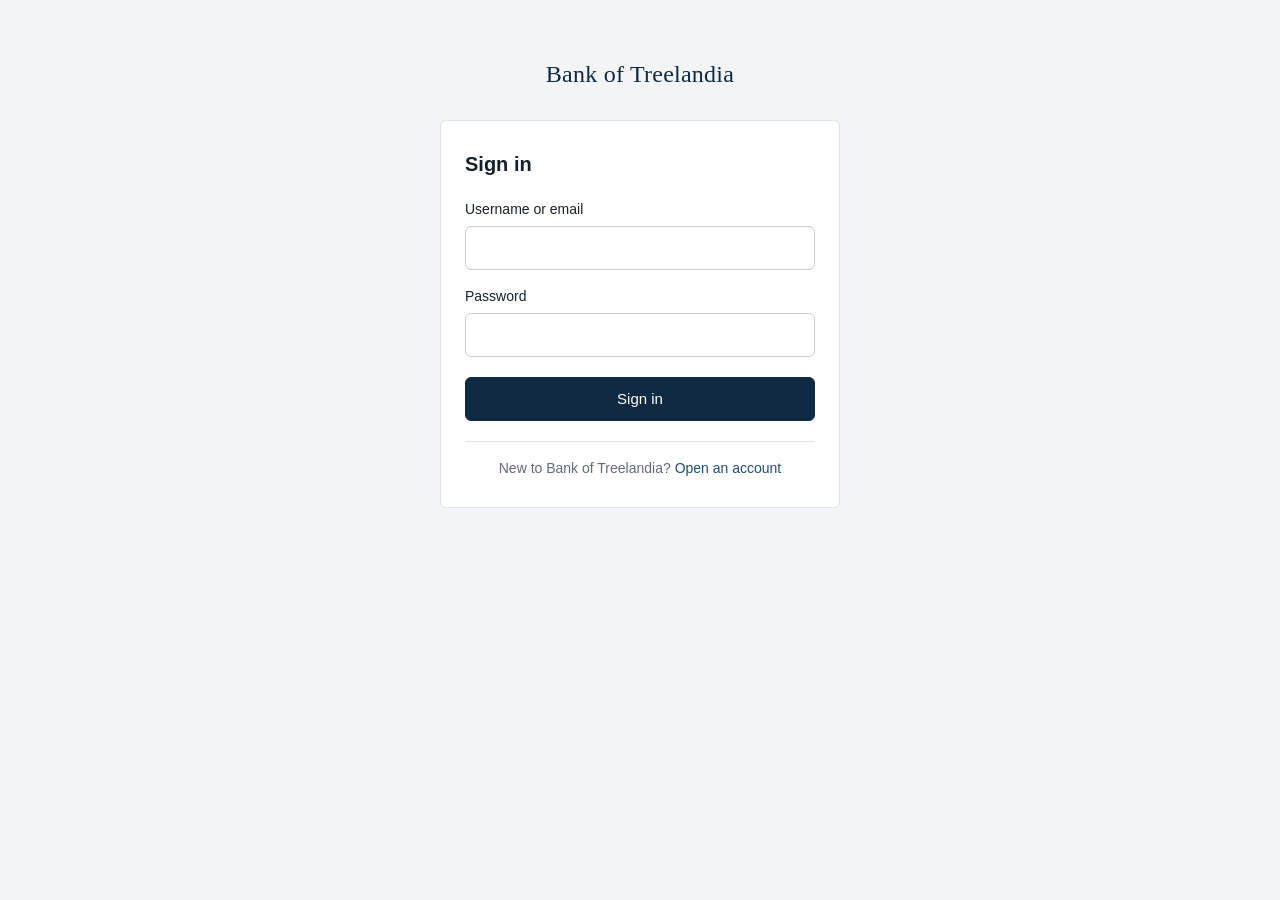
==== index.html @ b1b959d3 "Add bank website" ====
<!doctype html>
<html lang="en">
<head>
<meta charset="utf-8">
<meta name="viewport" content="width=device-width, initial-scale=1">
<meta name="theme-color" content="#102a43">
<meta http-equiv="Content-Security-Policy" content="default-src 'self'; connect-src https://bankoftreelandia.sites.tab.bot; img-src 'self' data:; style-src 'self'; script-src 'self'; base-uri 'none'; form-action 'none'">
<meta name="referrer" content="same-origin">
<title>Bank of Treelandia</title>
<link rel="icon" href="data:,">
<link rel="stylesheet" href="app.css">
<script src="app.js" defer></script>
</head>
<body class="public">
<div id="app"></div>
</body>
</html>
---- app.css ----
:root {
  --navy: #102a43;
  --navy-dark: #0b1f33;
  --accent: #1f4e79;
  --ink: #17202a;
  --muted: #5f6b7a;
  --line: #dfe3e8;
  --line-strong: #c5ccd5;
  --bg: #f3f4f6;
  --surface: #ffffff;
  --green: #17663a;
  --red: #a4262c;
  --amber: #8a5a00;
  --radius: 6px;
  --font: -apple-system, BlinkMacSystemFont, "Segoe UI", Roboto, "Helvetica Neue", Arial, sans-serif;
  --mono: ui-monospace, SFMono-Regular, Menlo, Consolas, monospace;
}

*,
*::before,
*::after {
  box-sizing: border-box;
}

html {
  -webkit-text-size-adjust: 100%;
}

body {
  margin: 0;
  font: 15px/1.5 var(--font);
  color: var(--ink);
  background: var(--bg);
}

a {
  color: var(--accent);
  text-decoration: none;
}

a:hover {
  text-decoration: underline;
}

h1,
h2 {
  margin: 0;
  font-weight: 600;
}

.visually-hidden {
  position: absolute;
  width: 1px;
  height: 1px;
  overflow: hidden;
  clip: rect(0 0 0 0);
  white-space: nowrap;
}

.icon {
  flex: none;
}

.mono {
  font-family: var(--mono);
  font-size: 0.92em;
}

.muted {
  color: var(--muted);
}

.wrap {
  width: 100%;
  max-width: 760px;
  margin: 0 auto;
  padding: 0 16px;
}

.wrap-wide {
  max-width: 1180px;
}

/* Header */

.topbar {
  background: var(--navy);
  color: #fff;
}

.topbar-inner {
  display: flex;
  align-items: center;
  gap: 24px;
  height: 56px;
}

.wordmark {
  font-family: Georgia, "Times New Roman", serif;
  font-size: 19px;
  letter-spacing: 0.01em;
  color: #fff;
  white-space: nowrap;
}

.wordmark:hover {
  text-decoration: none;
}

.wordmark-dark {
  color: var(--navy);
}

.topnav {
  display: flex;
  gap: 4px;
  margin-left: auto;
}

.topnav-link {
  display: flex;
  align-items: center;
  gap: 6px;
  padding: 7px 10px;
  border-radius: var(--radius);
  color: #c9d6e3;
  font-size: 14px;
}

.topnav-link .icon {
  width: 17px;
  height: 17px;
}

.topnav-link:hover,
.topnav-link.is-active {
  color: #fff;
  background: rgba(255, 255, 255, 0.08);
  text-decoration: none;
}

.topbar-settings {
  display: none;
  margin-left: auto;
  padding: 8px;
  color: #c9d6e3;
}

.topbar-settings.is-active {
  color: #fff;
}

.badge {
  min-width: 18px;
  height: 18px;
  padding: 0 5px;
  border-radius: 9px;
  background: #fff;
  color: var(--navy);
  font-size: 11px;
  font-weight: 600;
  line-height: 18px;
  text-align: center;
}

.main {
  padding-top: 24px;
  padding-bottom: 48px;
}

.page-title {
  margin-bottom: 16px;
  font-size: 22px;
}

.back {
  display: inline-block;
  margin-bottom: 12px;
  font-size: 14px;
}

.back::before {
  content: "\2039";
  margin-right: 6px;
}

/* Panels and lists */

.panel {
  margin-bottom: 16px;
  background: var(--surface);
  border: 1px solid var(--line);
  border-radius: var(--radius);
}

.panel-form {
  padding: 20px;
}

.panel-form .panel-head {
  margin: -4px 0 16px;
  padding: 0;
  border: 0;
}

.panel-head {
  display: flex;
  align-items: baseline;
  justify-content: space-between;
  gap: 12px;
  padding: 14px 16px;
  border-bottom: 1px solid var(--line);
}

.panel-head h2 {
  font-size: 15px;
}

.panel-head a {
  font-size: 14px;
}

.panel > .search {
  padding: 16px;
}

.list {
  margin: 0;
  padding: 0;
  list-style: none;
}

.list > li + li {
  border-top: 1px solid var(--line);
}

.row {
  display: flex;
  align-items: center;
  justify-content: space-between;
  gap: 12px;
  padding: 12px 16px;
  color: inherit;
}

a.row:hover {
  background: #f8f9fa;
  text-decoration: none;
}

.row-main,
.row-end {
  display: flex;
  flex-direction: column;
  min-width: 0;
}

.row-end {
  align-items: flex-end;
  flex: none;
  text-align: right;
}

.row-title {
  font-weight: 500;
  overflow: hidden;
  text-overflow: ellipsis;
  white-space: nowrap;
}

.row-sub {
  color: var(--muted);
  font-size: 13px;
  overflow: hidden;
  text-overflow: ellipsis;
  white-space: nowrap;
}

.row-chevron {
  color: var(--line-strong);
  display: flex;
}

.row-actions {
  display: flex;
  gap: 6px;
  margin-top: 6px;
}

.amount {
  font-weight: 600;
  font-variant-numeric: tabular-nums;
}

.amount-in {
  color: var(--green);
}

.empty {
  margin: 0;
  padding: 20px 16px;
  color: var(--muted);
}

.empty-state {
  padding: 32px 20px;
  text-align: center;
}

.empty-state h1 {
  font-size: 18px;
  margin-bottom: 8px;
}

.pager {
  display: flex;
  justify-content: space-between;
  padding: 12px 16px;
  border-top: 1px solid var(--line);
  font-size: 14px;
}

/* Balance */

.balance-card {
  display: flex;
  flex-direction: column;
  margin-bottom: 16px;
  padding: 22px 20px 20px;
  border-radius: var(--radius);
  background: var(--navy);
  color: #fff;
}

.balance-label {
  font-size: 13px;
  color: #9fb3c8;
}

.balance-amount {
  margin-top: 2px;
  font-size: 34px;
  font-weight: 600;
  letter-spacing: -0.01em;
  font-variant-numeric: tabular-nums;
}

.balance-owner {
  font-size: 14px;
  color: #c9d6e3;
}

.balance-actions {
  display: grid;
  grid-template-columns: 1fr 1fr;
  gap: 10px;
  margin-top: 20px;
}

/* Details */

.details {
  margin: 0;
  padding: 4px 16px;
}

.details > div {
  display: flex;
  justify-content: space-between;
  gap: 16px;
  padding: 10px 0;
}

.details > div + div {
  border-top: 1px solid var(--line);
}

.details dt {
  color: var(--muted);
}

.details dd {
  margin: 0;
  text-align: right;
  overflow-wrap: anywhere;
}

.details-review {
  padding: 0;
  margin-bottom: 20px;
}

.strong {
  font-weight: 600;
}

.receipt {
  display: flex;
  flex-direction: column;
  align-items: center;
  padding-top: 24px;
}

.receipt-label {
  color: var(--muted);
  font-size: 14px;
}

.receipt-amount {
  margin: 2px 0 6px;
  font-size: 30px;
  font-weight: 600;
  font-variant-numeric: tabular-nums;
}

.receipt .details {
  align-self: stretch;
  margin-top: 12px;
  border-top: 1px solid var(--line);
}

.profile {
  display: flex;
  flex-direction: column;
  align-items: center;
  padding: 28px 20px;
  text-align: center;
}

.profile h1 {
  margin-top: 12px;
  font-size: 20px;
}

.profile p {
  margin: 2px 0 0;
}

.avatar {
  display: grid;
  place-items: center;
  width: 56px;
  height: 56px;
  border-radius: 50%;
  background: #e6ebf1;
  color: var(--navy);
  font-size: 22px;
  font-weight: 600;
}

.profile-actions {
  display: grid;
  grid-template-columns: 1fr 1fr;
  gap: 10px;
  width: 100%;
  max-width: 320px;
  margin-top: 20px;
}

/* Status */

.status {
  display: inline-block;
  padding: 1px 8px;
  border-radius: 10px;
  font-size: 12px;
  font-weight: 500;
  vertical-align: middle;
  background: #eef1f4;
  color: var(--muted);
}

.status-active,
.status-paid {
  background: #e6f2ea;
  color: var(--green);
}

.status-frozen,
.status-pending {
  background: #fbf1dc;
  color: var(--amber);
}

.status-banned,
.status-declined {
  background: #f8e5e6;
  color: var(--red);
}

/* Forms */

.field {
  margin-bottom: 16px;
}

.field label {
  display: block;
  margin-bottom: 6px;
  font-size: 14px;
  font-weight: 500;
}

input[type="text"],
input[type="email"],
input[type="password"],
input[type="search"],
select {
  width: 100%;
  height: 44px;
  padding: 0 12px;
  border: 1px solid var(--line-strong);
  border-radius: var(--radius);
  background: #fff;
  color: var(--ink);
  font: inherit;
  font-size: 16px;
}

input:focus,
select:focus {
  outline: 2px solid var(--accent);
  outline-offset: -1px;
  border-color: var(--accent);
}

.has-error input {
  border-color: var(--red);
}

.field-error {
  margin: 6px 0 0;
  color: var(--red);
  font-size: 13px;
}

.input-prefix {
  display: flex;
  align-items: center;
  border: 1px solid var(--line-strong);
  border-radius: var(--radius);
  background: #fff;
}

.input-prefix span {
  padding-left: 12px;
  color: var(--muted);
}

.input-prefix input {
  border: 0;
  padding-left: 6px;
}

.input-prefix:focus-within {
  outline: 2px solid var(--accent);
  outline-offset: -1px;
  border-color: var(--accent);
}

.input-prefix input:focus {
  outline: none;
}

.has-error .input-prefix {
  border-color: var(--red);
}

.search {
  display: flex;
  gap: 8px;
  margin-bottom: 16px;
}

.search > input,
.search > .input-prefix {
  flex: 1;
  min-width: 0;
}

.panel > .search {
  margin: 0;
}

.filters select {
  width: auto;
}

.segmented {
  display: inline-flex;
  margin: 0 0 16px;
  padding: 0;
  border: 1px solid var(--line-strong);
  border-radius: var(--radius);
  overflow: hidden;
}

.segmented label {
  position: relative;
}

.segmented input {
  position: absolute;
  opacity: 0;
}

.segmented span {
  display: block;
  padding: 8px 18px;
  font-size: 14px;
  cursor: pointer;
}

.segmented label + label span {
  border-left: 1px solid var(--line-strong);
}

.segmented input:checked + span {
  background: var(--navy);
  color: #fff;
}

.segmented input:focus-visible + span {
  outline: 2px solid var(--accent);
  outline-offset: -2px;
}

/* Buttons */

.button {
  display: inline-flex;
  align-items: center;
  justify-content: center;
  gap: 8px;
  height: 44px;
  padding: 0 18px;
  border: 1px solid var(--line-strong);
  border-radius: var(--radius);
  background: #fff;
  color: var(--ink);
  font: inherit;
  font-weight: 500;
  cursor: pointer;
  white-space: nowrap;
}

.button:hover {
  background: #f6f7f9;
  text-decoration: none;
}

.button:focus-visible {
  outline: 2px solid var(--accent);
  outline-offset: 2px;
}

.button-primary {
  border-color: var(--navy);
  background: var(--navy);
  color: #fff;
}

.button-primary:hover {
  background: var(--navy-dark);
}

.button-danger {
  border-color: var(--red);
  color: var(--red);
}

.button-danger:hover {
  background: #fbeeee;
}

.button-light {
  border-color: #fff;
  background: #fff;
  color: var(--navy);
}

.button-light:hover {
  background: #e9eef3;
}

.button-outline-light {
  border-color: rgba(255, 255, 255, 0.45);
  background: transparent;
  color: #fff;
}

.button-outline-light:hover {
  background: rgba(255, 255, 255, 0.08);
}

.button-block {
  width: 100%;
}

.button-block + .button-block,
form + .button-block,
form + form .button-block {
  margin-top: 10px;
}

.button-small {
  height: 32px;
  padding: 0 12px;
  font-size: 13px;
}

.button-row {
  display: flex;
  flex-wrap: wrap;
  gap: 8px;
}

.link-button {
  padding: 0;
  border: 0;
  background: none;
  color: inherit;
  font: inherit;
  cursor: pointer;
}

.signout {
  margin-top: 8px;
}

/* Alerts */

.alert {
  margin-bottom: 16px;
  padding: 12px 14px;
  border: 1px solid;
  border-radius: var(--radius);
  font-size: 14px;
}

.alert-error {
  border-color: #efc7c9;
  background: #fcf1f1;
  color: var(--red);
}

.alert-success {
  border-color: #c4dfcd;
  background: #eff7f2;
  color: var(--green);
}

/* Public pages */

.public-main {
  display: flex;
  flex-direction: column;
  align-items: center;
  min-height: 100vh;
  padding: 56px 16px 40px;
}

.public-main .wordmark {
  font-size: 24px;
  margin-bottom: 28px;
}

.auth-card {
  width: 100%;
  max-width: 400px;
  padding: 28px 24px;
  background: var(--surface);
  border: 1px solid var(--line);
  border-radius: var(--radius);
}

.auth-card h1 {
  margin-bottom: 20px;
  font-size: 20px;
}

.auth-card .button {
  margin-top: 4px;
}

.auth-switch {
  margin: 20px 0 0;
  padding-top: 16px;
  border-top: 1px solid var(--line);
  color: var(--muted);
  font-size: 14px;
  text-align: center;
}

/* Bottom navigation */

.tabbar {
  display: none;
}

@media (max-width: 720px) {
  .topnav {
    display: none;
  }

  .topbar-inner {
    height: 52px;
  }

  .topbar-settings {
    display: flex;
  }

  .bank .main {
    padding-top: 16px;
    padding-bottom: calc(88px + env(safe-area-inset-bottom));
  }

  .tabbar {
    position: fixed;
    right: 0;
    bottom: 0;
    left: 0;
    z-index: 10;
    display: grid;
    grid-template-columns: repeat(5, 1fr);
    padding-bottom: env(safe-area-inset-bottom);
    background: #fff;
    border-top: 1px solid var(--line);
  }

  .tabbar-link {
    position: relative;
    display: flex;
    flex-direction: column;
    align-items: center;
    gap: 2px;
    padding: 8px 0 7px;
    color: var(--muted);
    font-size: 11px;
  }

  .tabbar-link:hover {
    text-decoration: none;
  }

  .tabbar-link.is-active {
    color: var(--navy);
    font-weight: 600;
  }

  .tabbar-link .badge {
    position: absolute;
    top: 3px;
    left: calc(50% + 6px);
    min-width: 16px;
    height: 16px;
    font-size: 10px;
    line-height: 16px;
    background: var(--red);
    color: #fff;
  }

  .page-title {
    font-size: 20px;
  }

  .panel-form {
    padding: 16px;
  }

  .public-main {
    padding-top: 40px;
  }
}

.main:empty {
  min-height: 50vh;
}

[hidden] {
  display: none !important;
}
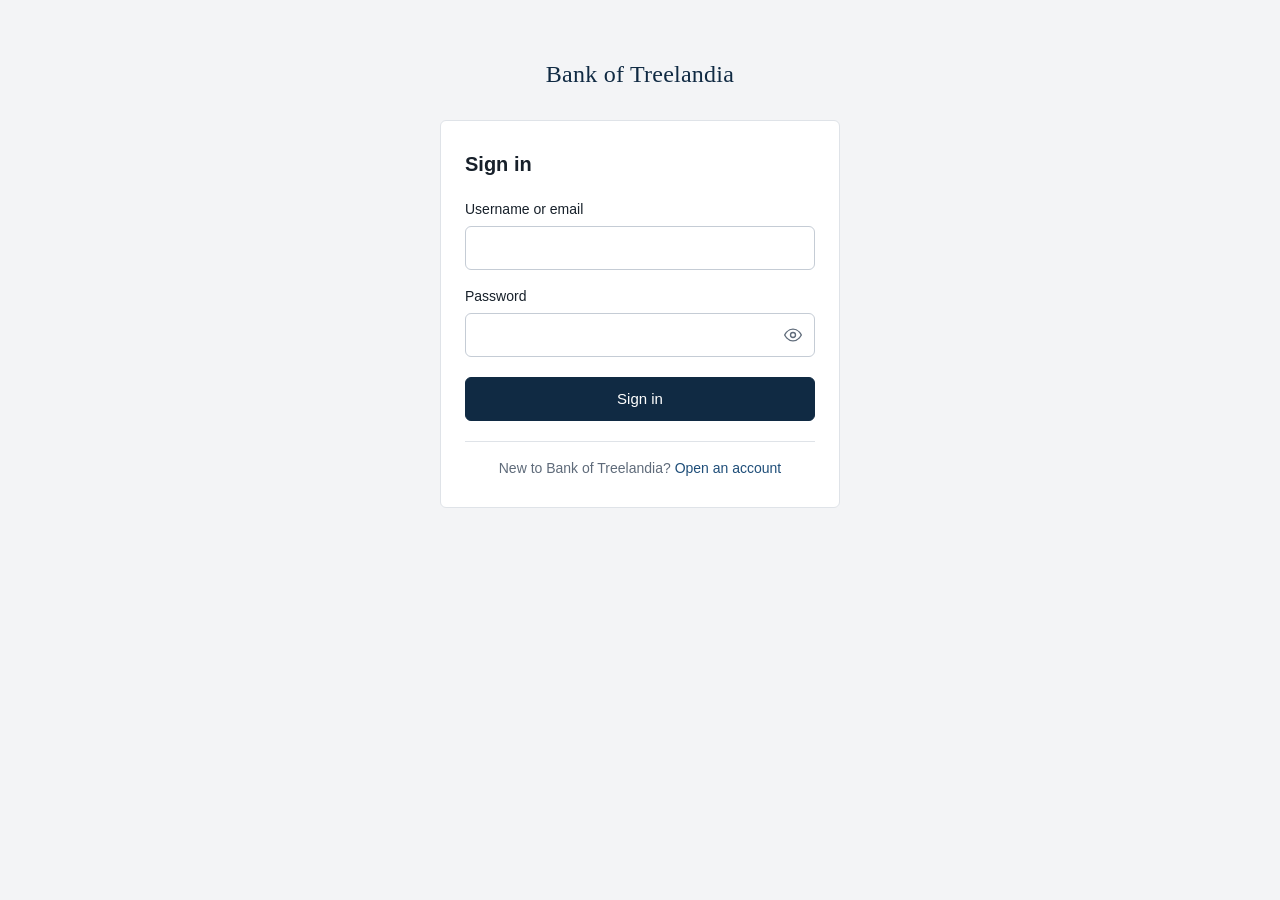
==== commit cbe8088b: "Add two-step verification, forced password change and password visibility toggle" ====
--- a/index.html
+++ b/index.html
@@ -7,9 +7,12 @@
 <meta http-equiv="Content-Security-Policy" content="default-src 'self'; connect-src https://bankoftreelandia.sites.tab.bot; img-src 'self' data:; style-src 'self'; script-src 'self'; base-uri 'none'; form-action 'none'">
 <meta name="referrer" content="same-origin">
 <title>Bank of Treelandia</title>
-<link rel="icon" href="data:,">
-<link rel="stylesheet" href="app.css">
-<script src="app.js" defer></script>
+<link rel="manifest" href="manifest.webmanifest">
+<link rel="icon" type="image/png" sizes="48x48" href="icons/icon-48.png">
+<link rel="icon" type="image/png" sizes="192x192" href="icons/icon-192.png">
+<link rel="apple-touch-icon" href="icons/apple-touch-icon.png">
+<link rel="stylesheet" href="app.css?v=2">
+<script src="app.js?v=2" defer></script>
 </head>
 <body class="public">
 <div id="app"></div>
--- a/app.css
+++ b/app.css
@@ -881,3 +881,92 @@
 [hidden] {
   display: none !important;
 }
+.password-wrap {
+  position: relative;
+}
+
+.password-wrap input {
+  padding-right: 48px;
+}
+
+.reveal {
+  position: absolute;
+  top: 0;
+  right: 0;
+  display: flex;
+  align-items: center;
+  justify-content: center;
+  width: 44px;
+  height: 44px;
+  padding: 0;
+  border: 0;
+  background: none;
+  color: var(--muted);
+  cursor: pointer;
+}
+
+.reveal:hover {
+  color: var(--navy);
+}
+
+.reveal:focus-visible {
+  outline: 2px solid var(--accent);
+  outline-offset: -4px;
+  border-radius: var(--radius);
+}
+
+.panel-head .badge {
+  background: var(--bg);
+  color: var(--muted);
+  border: 1px solid var(--line);
+}
+
+.panel-head .badge-on {
+  background: var(--navy);
+  color: #fff;
+  border-color: var(--navy);
+}
+
+.two-step-setup .qr-frame {
+  display: flex;
+  justify-content: center;
+  padding: 20px 16px 8px;
+}
+
+.two-step-setup .qr {
+  width: 200px;
+  height: 200px;
+  border: 1px solid var(--line);
+  border-radius: var(--radius);
+}
+
+.secret {
+  letter-spacing: 0.04em;
+}
+
+#two-step .details,
+.two-step-setup .details {
+  margin-bottom: 16px;
+  padding: 0;
+}
+
+.two-step-setup .qr-frame {
+  padding-top: 0;
+}
+
+.backup-codes {
+  display: grid;
+  grid-template-columns: repeat(2, 1fr);
+  gap: 8px;
+  margin: 0 0 16px;
+  padding: 0;
+  list-style: none;
+  font-size: 15px;
+}
+
+.backup-codes li {
+  padding: 8px 10px;
+  border: 1px solid var(--line);
+  border-radius: var(--radius);
+  text-align: center;
+}
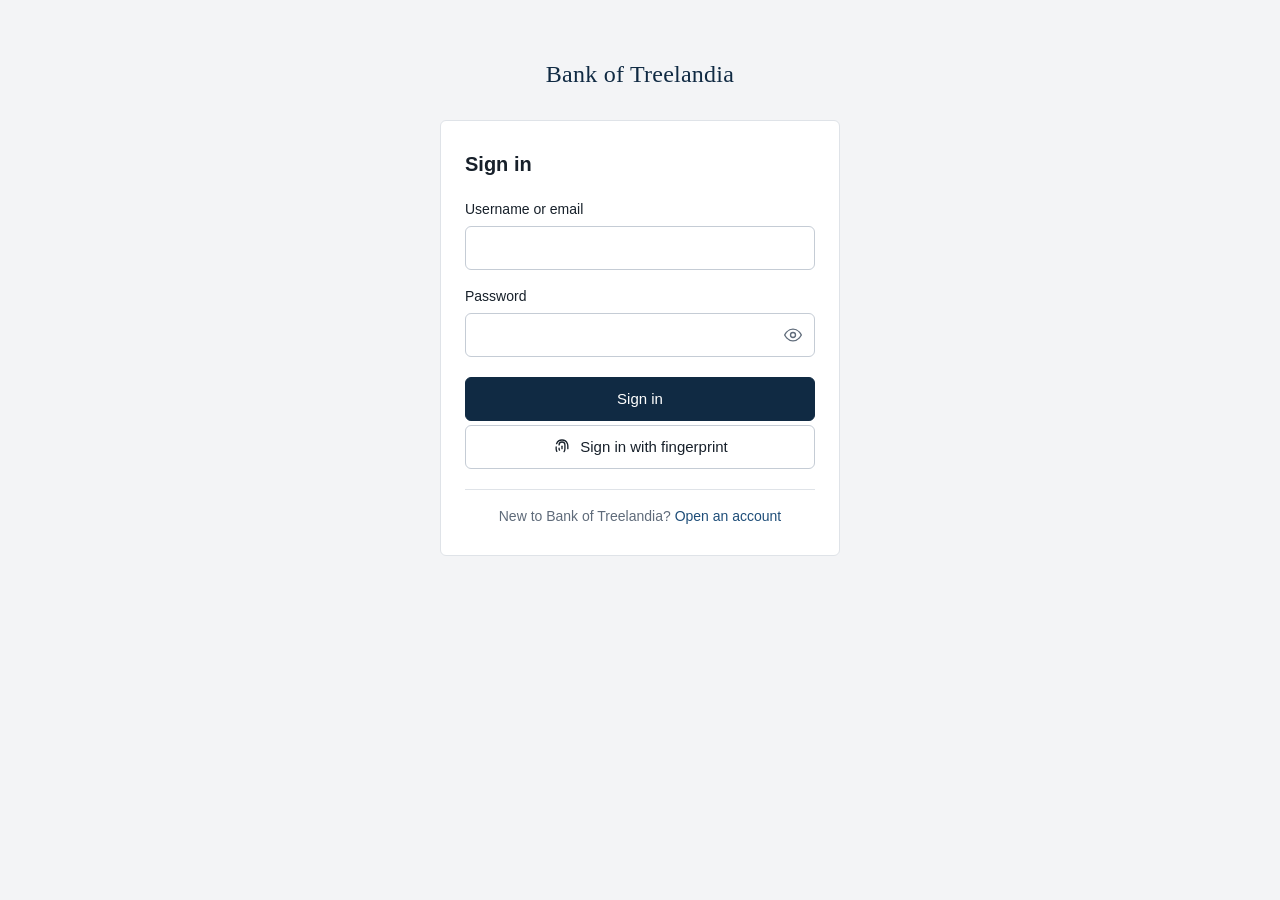
==== commit 03bab0cd: "Add loans, inflation and fingerprint sign-in" ====
--- a/index.html
+++ b/index.html
@@ -11,8 +11,8 @@
 <link rel="icon" type="image/png" sizes="48x48" href="icons/icon-48.png">
 <link rel="icon" type="image/png" sizes="192x192" href="icons/icon-192.png">
 <link rel="apple-touch-icon" href="icons/apple-touch-icon.png">
-<link rel="stylesheet" href="app.css?v=2">
-<script src="app.js?v=2" defer></script>
+<link rel="stylesheet" href="app.css?v=3">
+<script src="app.js?v=3" defer></script>
 </head>
 <body class="public">
 <div id="app"></div>
--- a/app.css
+++ b/app.css
@@ -823,7 +823,7 @@
     left: 0;
     z-index: 10;
     display: grid;
-    grid-template-columns: repeat(5, 1fr);
+    grid-template-columns: repeat(7, 1fr);
     padding-bottom: env(safe-area-inset-bottom);
     background: #fff;
     border-top: 1px solid var(--line);
@@ -970,3 +970,83 @@
   border-radius: var(--radius);
   text-align: center;
 }
+
+.status-loan-active {
+  background: #e6f2ea;
+  color: var(--green);
+}
+
+.status-loan-pending {
+  background: #fbf1dc;
+  color: var(--amber);
+}
+
+.status-loan-overdue,
+.status-loan-denied {
+  background: #f8e5e6;
+  color: var(--red);
+}
+
+.text-red {
+  color: var(--red);
+}
+
+.panel-overdue {
+  border-color: var(--red);
+}
+
+tr.is-overdue td {
+  color: var(--red);
+}
+
+.details-flush {
+  margin: 0 0 16px;
+  padding: 0;
+}
+
+.list-flush {
+  margin: 0 -20px 16px;
+  border-top: 1px solid var(--line);
+  border-bottom: 1px solid var(--line);
+}
+
+.chart-wrap {
+  padding: 12px 16px 16px;
+}
+
+.chart {
+  display: block;
+  width: 100%;
+  height: auto;
+}
+
+.chart-grid line {
+  stroke: var(--line);
+  stroke-width: 1;
+  vector-effect: non-scaling-stroke;
+}
+
+.chart-line {
+  fill: none;
+  stroke: var(--navy);
+  stroke-width: 2;
+  stroke-linejoin: round;
+  stroke-linecap: round;
+  vector-effect: non-scaling-stroke;
+}
+
+.chart-label {
+  fill: var(--muted);
+  font-size: 10px;
+  font-family: var(--font);
+}
+
+.passkey-signin {
+  margin-top: 12px;
+}
+
+@media (max-width: 720px) {
+  .tabbar-link {
+    font-size: 10px;
+  }
+}
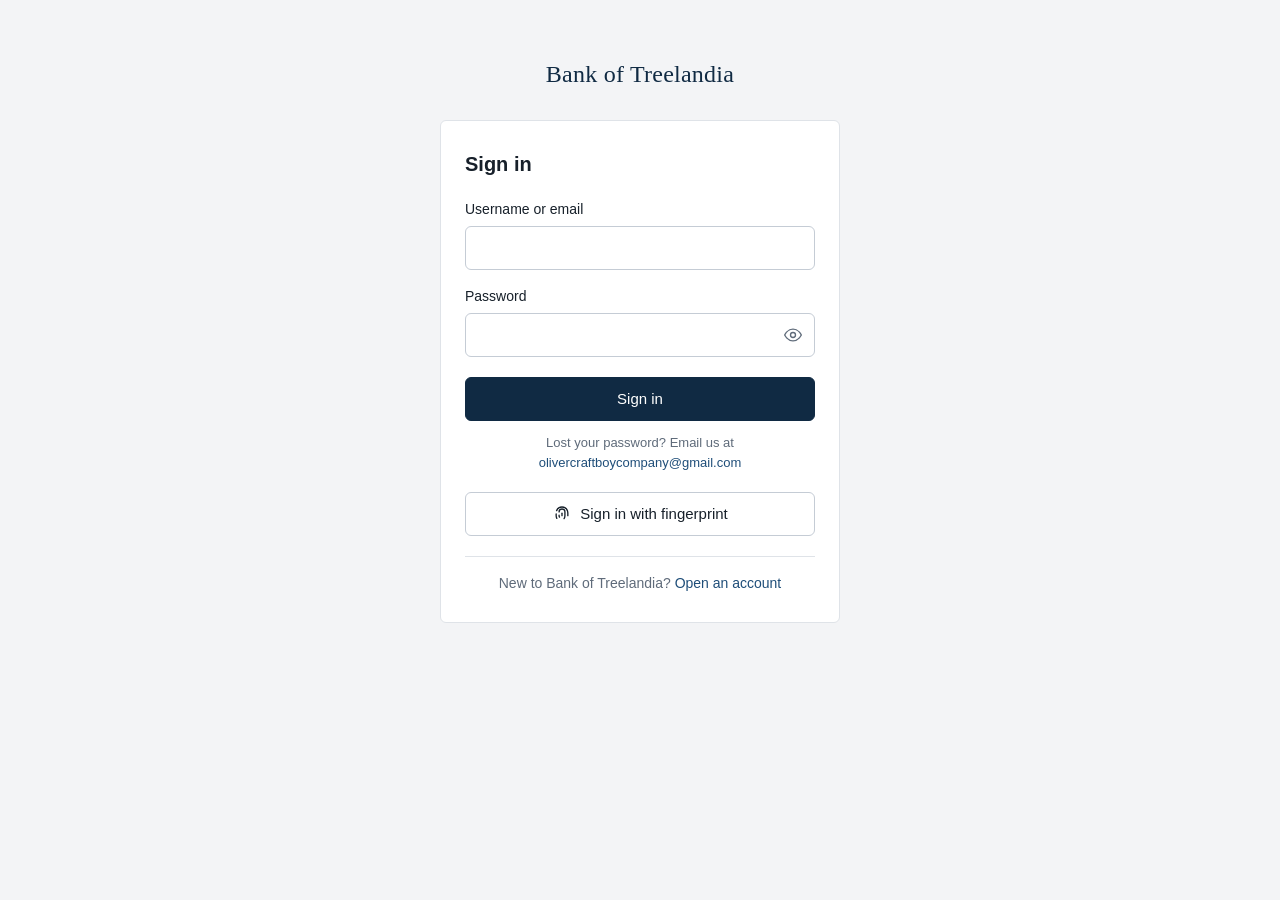
==== commit fc2f2062: "Add lost password contact line to sign in" ====
--- a/index.html
+++ b/index.html
@@ -11,8 +11,8 @@
 <link rel="icon" type="image/png" sizes="48x48" href="icons/icon-48.png">
 <link rel="icon" type="image/png" sizes="192x192" href="icons/icon-192.png">
 <link rel="apple-touch-icon" href="icons/apple-touch-icon.png">
-<link rel="stylesheet" href="app.css?v=3">
-<script src="app.js?v=3" defer></script>
+<link rel="stylesheet" href="app.css?v=4">
+<script src="app.js?v=4" defer></script>
 </head>
 <body class="public">
 <div id="app"></div>
--- a/app.css
+++ b/app.css
@@ -783,6 +783,14 @@
   margin-top: 4px;
 }
 
+.auth-help {
+  margin: 12px 0 16px;
+  color: var(--muted);
+  font-size: 13px;
+  text-align: center;
+  overflow-wrap: anywhere;
+}
+
 .auth-switch {
   margin: 20px 0 0;
   padding-top: 16px;
